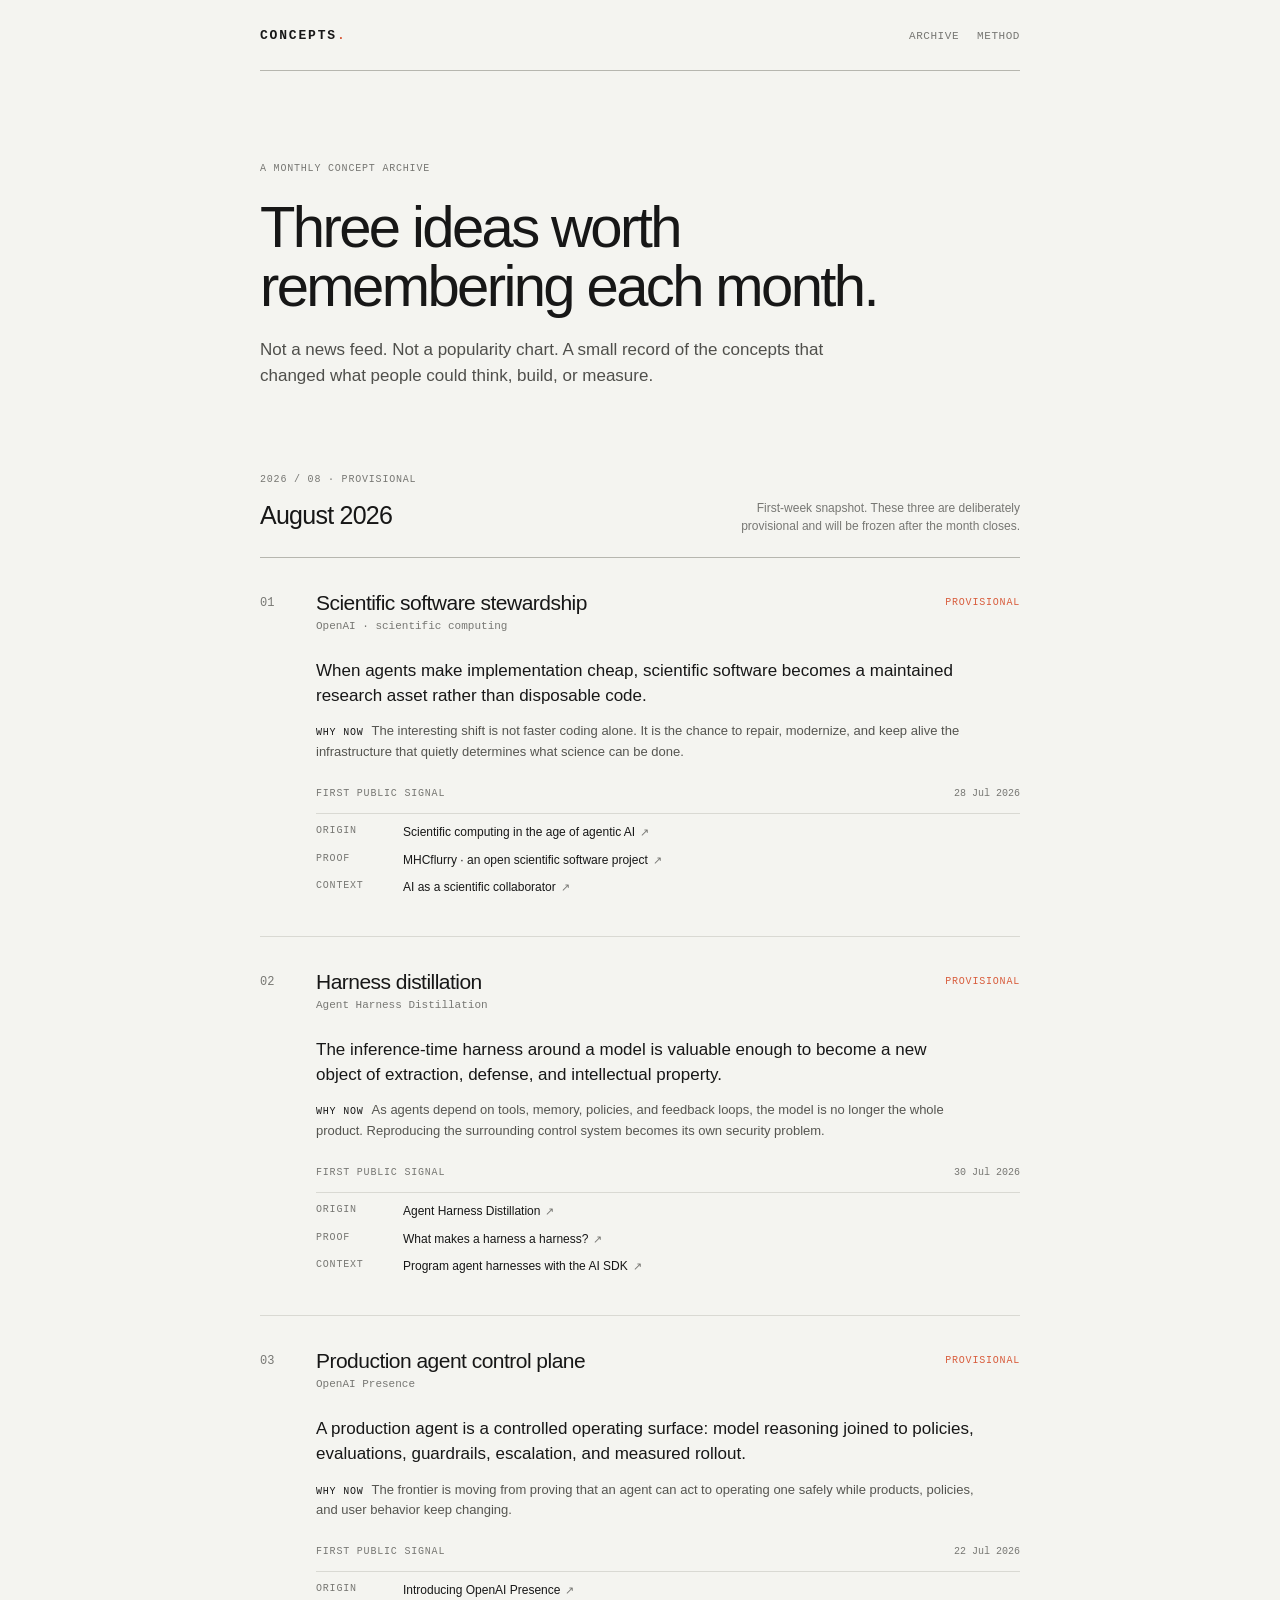
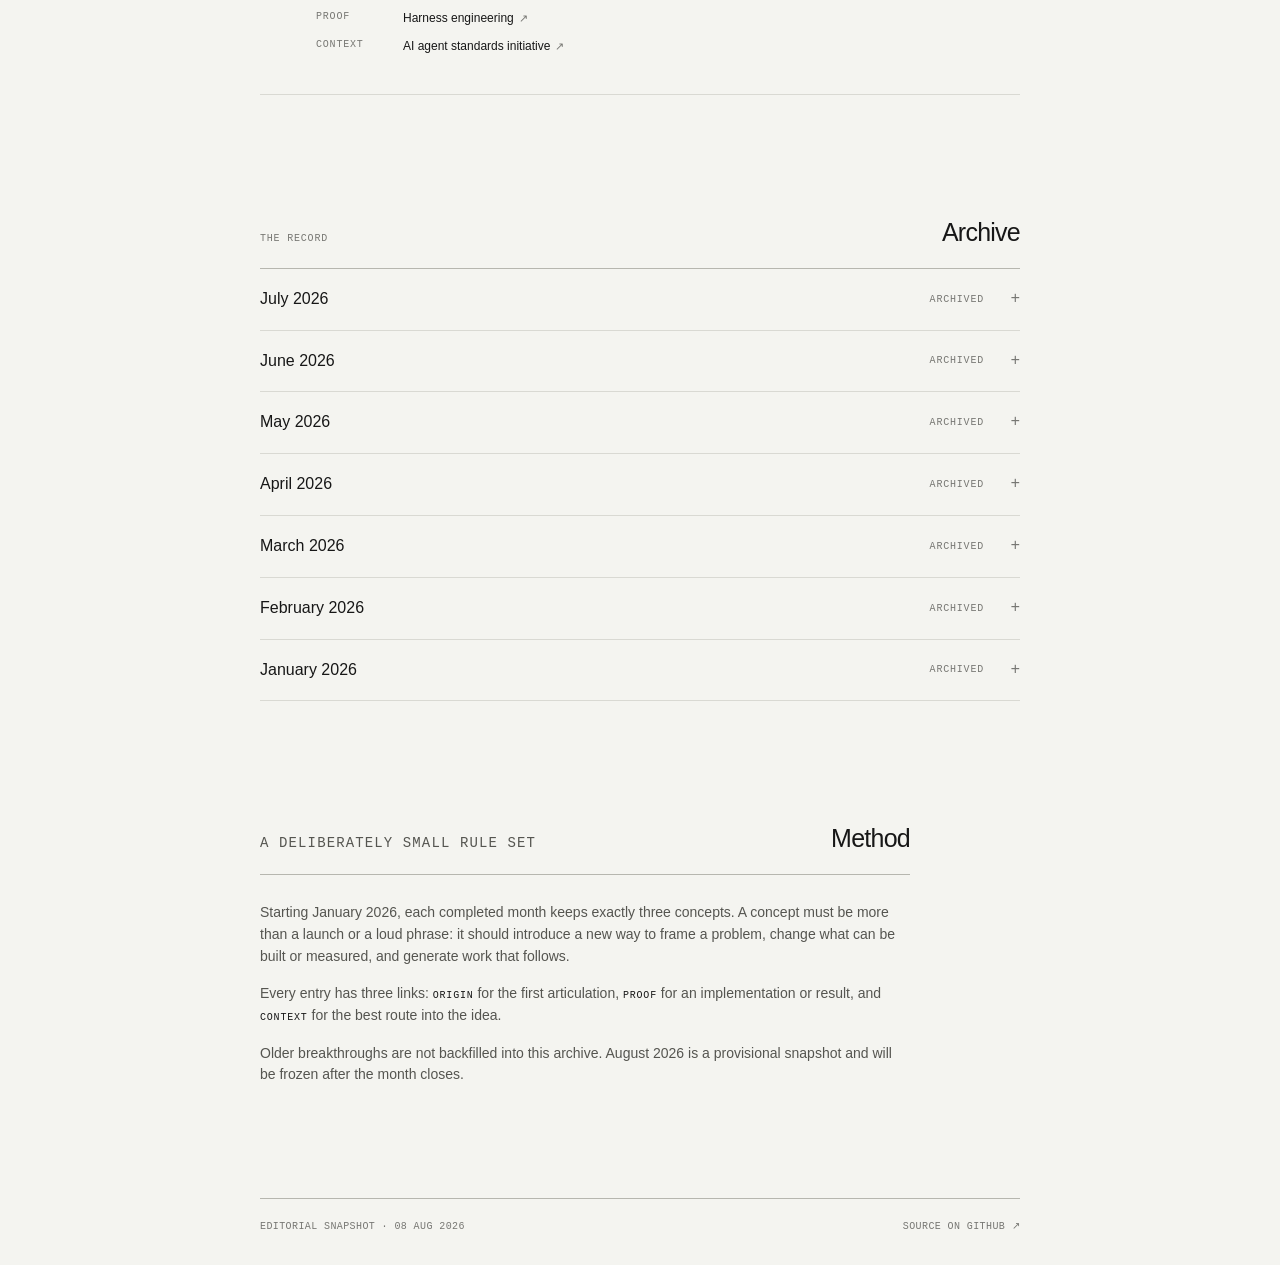
==== index.html @ 4ad67fe1 "feat: launch monthly concept archive" ====
<!doctype html>
<html lang="en">
  <head>
    <meta charset="utf-8">
    <meta name="viewport" content="width=device-width, initial-scale=1">
    <meta name="description" content="Three breakthrough concepts worth remembering each month, starting January 2026.">
    <title>CONCEPTS — three ideas worth remembering</title>
    <link rel="stylesheet" href="styles.css">
  </head>
  <body>
    <div class="shell">
      <header class="site-header">
        <a class="wordmark" href="/">CONCEPTS<span class="dot">.</span></a>
        <nav aria-label="Primary">
          <a href="#archive">Archive</a>
          <a href="#method">Method</a>
        </nav>
      </header>

      <main>
        <section class="intro" aria-labelledby="site-title">
          <p class="eyebrow">A monthly concept archive</p>
          <h1 id="site-title">Three ideas worth remembering each month.</h1>
          <p class="intro-copy">Not a news feed. Not a popularity chart. A small record of the concepts that changed what people could think, build, or measure.</p>
        </section>

        <section class="current" aria-label="Current month">
          <div id="current-month"></div>
        </section>

        <section class="archive-section" id="archive" aria-labelledby="archive-title">
          <div class="section-heading">
            <p class="eyebrow">The record</p>
            <h2 id="archive-title">Archive</h2>
          </div>
          <div id="archive-list"></div>
        </section>

        <section class="method" id="method" aria-labelledby="method-title">
          <div class="section-heading">
            <p class="eyebrow">A deliberately small rule set</p>
            <h2 id="method-title">Method</h2>
          </div>
          <p>Starting January 2026, each completed month keeps exactly three concepts. A concept must be more than a launch or a loud phrase: it should introduce a new way to frame a problem, change what can be built or measured, and generate work that follows.</p>
          <p>Every entry has three links: <span class="inline-label">Origin</span> for the first articulation, <span class="inline-label">Proof</span> for an implementation or result, and <span class="inline-label">Context</span> for the best route into the idea.</p>
          <p>Older breakthroughs are not backfilled into this archive. August 2026 is a provisional snapshot and will be frozen after the month closes.</p>
        </section>
      </main>

      <footer class="site-footer">
        <span id="last-updated">Editorial snapshot · 08 Aug 2026</span>
        <a href="https://github.com/demouo/monthly-concepts" target="_blank" rel="noreferrer">Source on GitHub ↗</a>
      </footer>
    </div>
    <noscript>
      <div class="noscript">This archive needs JavaScript to render its monthly index.</div>
    </noscript>
    <script src="content.js"></script>
    <script src="app.js"></script>
  </body>
</html>
---- styles.css ----
:root {
  --paper: #f4f4f0;
  --ink: #171717;
  --muted: #777773;
  --line: #d9d9d3;
  --line-dark: #b6b6af;
  --accent: #d85d3d;
  --max: 760px;
}

* {
  box-sizing: border-box;
}

html {
  scroll-behavior: smooth;
}

body {
  margin: 0;
  color: var(--ink);
  background: var(--paper);
  font-family: Inter, ui-sans-serif, -apple-system, BlinkMacSystemFont, "Segoe UI", sans-serif;
  font-size: 15px;
  line-height: 1.55;
  text-rendering: optimizeLegibility;
}

a {
  color: inherit;
  text-decoration-thickness: 1px;
  text-underline-offset: 3px;
}

a:hover,
a:focus-visible {
  color: var(--accent);
}

.shell {
  width: min(calc(100% - 40px), var(--max));
  margin: 0 auto;
}

.site-header {
  display: flex;
  align-items: baseline;
  justify-content: space-between;
  padding: 26px 0 24px;
  border-bottom: 1px solid var(--line-dark);
}

.wordmark {
  font-family: ui-monospace, SFMono-Regular, Menlo, Monaco, Consolas, monospace;
  font-size: 13px;
  font-weight: 700;
  letter-spacing: .14em;
  text-decoration: none;
}

.dot {
  color: var(--accent);
}

nav {
  display: flex;
  gap: 18px;
  color: var(--muted);
  font-family: ui-monospace, SFMono-Regular, Menlo, Monaco, Consolas, monospace;
  font-size: 11px;
  letter-spacing: .05em;
  text-transform: uppercase;
}

nav a {
  text-decoration: none;
}

.intro {
  padding: 90px 0 82px;
  max-width: 650px;
}

.eyebrow,
.source-role,
.concept-meta,
.month-state,
.status,
.inline-label {
  font-family: ui-monospace, SFMono-Regular, Menlo, Monaco, Consolas, monospace;
  font-size: 10px;
  letter-spacing: .08em;
  text-transform: uppercase;
}

.eyebrow {
  margin: 0 0 20px;
  color: var(--muted);
}

h1,
h2,
h3,
p {
  margin-top: 0;
}

h1 {
  max-width: 620px;
  margin-bottom: 22px;
  font-size: clamp(34px, 7vw, 58px);
  font-weight: 500;
  letter-spacing: -.045em;
  line-height: 1.02;
}

.intro-copy {
  max-width: 590px;
  margin-bottom: 0;
  color: #4f4f4b;
  font-size: 17px;
  line-height: 1.55;
}

.current {
  margin-bottom: 118px;
}

.month-heading,
.section-heading {
  display: flex;
  align-items: end;
  justify-content: space-between;
  gap: 24px;
  padding-bottom: 22px;
  border-bottom: 1px solid var(--line-dark);
}

.month-heading h2,
.section-heading h2 {
  margin-bottom: 0;
  font-size: 25px;
  font-weight: 500;
  letter-spacing: -.03em;
}

.month-heading .eyebrow {
  margin-bottom: 9px;
}

.month-note {
  max-width: 300px;
  margin: 0;
  color: var(--muted);
  font-size: 12px;
  line-height: 1.45;
  text-align: right;
}

.concept {
  padding: 32px 0 39px;
  border-bottom: 1px solid var(--line);
}

.concept-head {
  display: grid;
  grid-template-columns: 40px 1fr auto;
  align-items: start;
  gap: 16px;
}

.rank {
  padding-top: 4px;
  color: var(--muted);
  font-family: ui-monospace, SFMono-Regular, Menlo, Monaco, Consolas, monospace;
  font-size: 12px;
}

.concept h3 {
  margin-bottom: 3px;
  font-size: 21px;
  font-weight: 500;
  letter-spacing: -.025em;
  line-height: 1.2;
}

.contributor {
  margin-bottom: 0;
  color: var(--muted);
  font-family: ui-monospace, SFMono-Regular, Menlo, Monaco, Consolas, monospace;
  font-size: 11px;
}

.status {
  margin-top: 5px;
  color: var(--muted);
  white-space: nowrap;
}

.status-provisional {
  color: var(--accent);
}

.thesis {
  max-width: 660px;
  margin: 24px 0 13px 56px;
  font-size: 17px;
  line-height: 1.45;
}

.why {
  max-width: 660px;
  margin: 0 0 24px 56px;
  color: #555550;
  font-size: 13px;
  line-height: 1.55;
}

.why span {
  margin-right: 8px;
  color: var(--ink);
  font-family: ui-monospace, SFMono-Regular, Menlo, Monaco, Consolas, monospace;
  font-size: 10px;
  letter-spacing: .08em;
  text-transform: uppercase;
}

.concept-meta {
  display: flex;
  justify-content: space-between;
  gap: 20px;
  margin: 0 0 12px 56px;
  color: var(--muted);
}

.concept-meta time {
  letter-spacing: 0;
  text-transform: none;
}

.sources {
  margin: 0 0 0 56px;
  padding: 0;
  list-style: none;
  border-top: 1px solid var(--line);
}

.source {
  display: grid;
  grid-template-columns: 75px 1fr;
  gap: 12px;
  padding: 9px 0 0;
  font-size: 12px;
}

.source-role {
  color: var(--muted);
}

.source a {
  text-decoration: none;
}

.external {
  display: inline-block;
  margin-left: 5px;
  color: var(--muted);
  font-size: 11px;
}

.archive-section {
  margin-bottom: 118px;
}

.section-heading {
  align-items: baseline;
  padding-bottom: 16px;
}

.section-heading .eyebrow {
  margin-bottom: 0;
}

.month {
  border-bottom: 1px solid var(--line);
}

.month summary {
  display: grid;
  grid-template-columns: 1fr auto 22px;
  align-items: center;
  gap: 14px;
  padding: 18px 0;
  cursor: pointer;
  list-style: none;
}

.month summary::-webkit-details-marker {
  display: none;
}

.month-label {
  font-size: 16px;
}

.month-state {
  color: var(--muted);
}

.summary-mark {
  color: var(--muted);
  font-family: ui-monospace, SFMono-Regular, Menlo, Monaco, Consolas, monospace;
  font-size: 16px;
  text-align: right;
}

.month[open] .summary-mark {
  transform: rotate(45deg);
}

.month-body {
  padding-bottom: 14px;
}

.month-body > .month-note {
  display: none;
}

.method {
  max-width: 650px;
  margin-bottom: 112px;
}

.method .section-heading {
  margin-bottom: 27px;
}

.method p {
  margin-bottom: 16px;
  color: #555550;
  font-size: 14px;
}

.inline-label {
  color: var(--ink);
}

.site-footer {
  display: flex;
  justify-content: space-between;
  gap: 20px;
  padding: 20px 0 30px;
  border-top: 1px solid var(--line-dark);
  color: var(--muted);
  font-family: ui-monospace, SFMono-Regular, Menlo, Monaco, Consolas, monospace;
  font-size: 10px;
  letter-spacing: .04em;
  text-transform: uppercase;
}

.site-footer a {
  text-decoration: none;
}

.noscript {
  position: fixed;
  right: 16px;
  bottom: 16px;
  padding: 10px 12px;
  color: var(--paper);
  background: var(--ink);
  font-size: 12px;
}

@media (max-width: 620px) {
  .shell {
    width: min(calc(100% - 28px), var(--max));
  }

  .site-header {
    padding-top: 20px;
  }

  .intro {
    padding: 68px 0 64px;
  }

  .current,
  .archive-section {
    margin-bottom: 80px;
  }

  .month-heading,
  .section-heading {
    display: block;
  }

  .month-heading .month-note {
    max-width: none;
    margin-top: 14px;
    text-align: left;
  }

  .concept-head {
    grid-template-columns: 30px 1fr;
  }

  .status {
    grid-column: 2;
    margin-top: -11px;
  }

  .thesis,
  .why,
  .concept-meta,
  .sources {
    margin-left: 46px;
  }

  .source {
    grid-template-columns: 64px 1fr;
  }

  .site-footer {
    display: block;
  }

  .site-footer a {
    display: block;
    margin-top: 8px;
  }
}
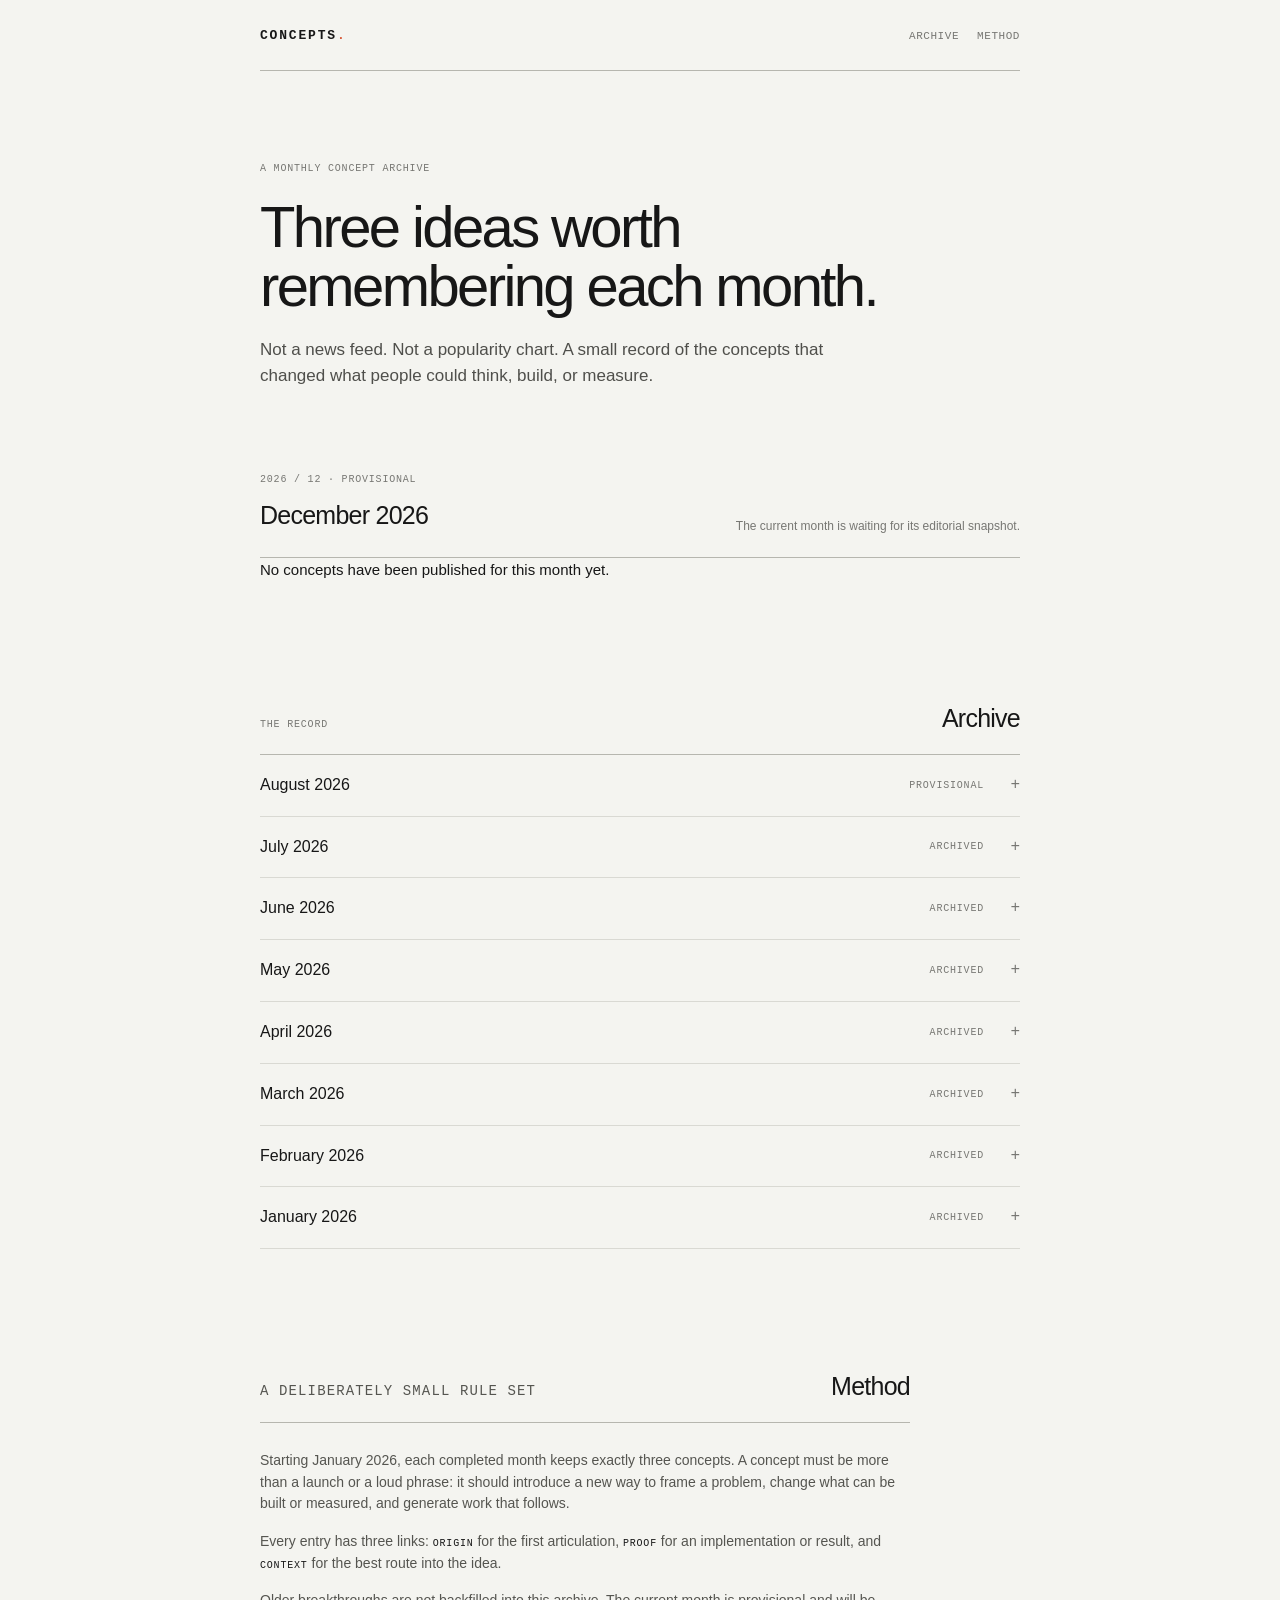
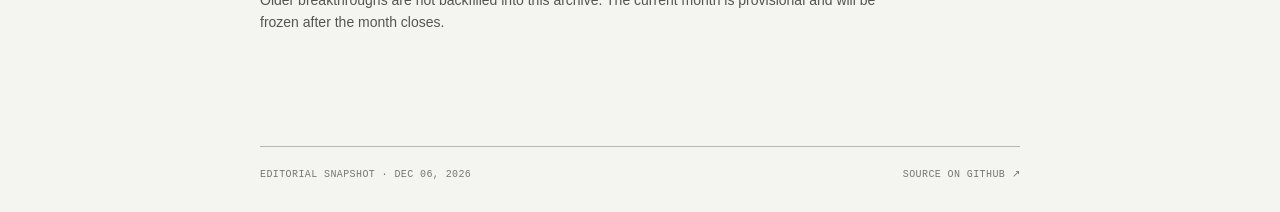
==== commit 0ec14c16: "feat: make monthly view time aware" ====
--- a/index.html
+++ b/index.html
@@ -43,12 +43,12 @@
           </div>
           <p>Starting January 2026, each completed month keeps exactly three concepts. A concept must be more than a launch or a loud phrase: it should introduce a new way to frame a problem, change what can be built or measured, and generate work that follows.</p>
           <p>Every entry has three links: <span class="inline-label">Origin</span> for the first articulation, <span class="inline-label">Proof</span> for an implementation or result, and <span class="inline-label">Context</span> for the best route into the idea.</p>
-          <p>Older breakthroughs are not backfilled into this archive. August 2026 is a provisional snapshot and will be frozen after the month closes.</p>
+          <p>Older breakthroughs are not backfilled into this archive. The current month is provisional and will be frozen after the month closes.</p>
         </section>
       </main>
 
       <footer class="site-footer">
-        <span id="last-updated">Editorial snapshot · 08 Aug 2026</span>
+        <span id="last-updated">Editorial snapshot</span>
         <a href="https://github.com/demouo/monthly-concepts" target="_blank" rel="noreferrer">Source on GitHub ↗</a>
       </footer>
     </div>
@@ -59,4 +59,3 @@
     <script src="app.js"></script>
   </body>
 </html>
-
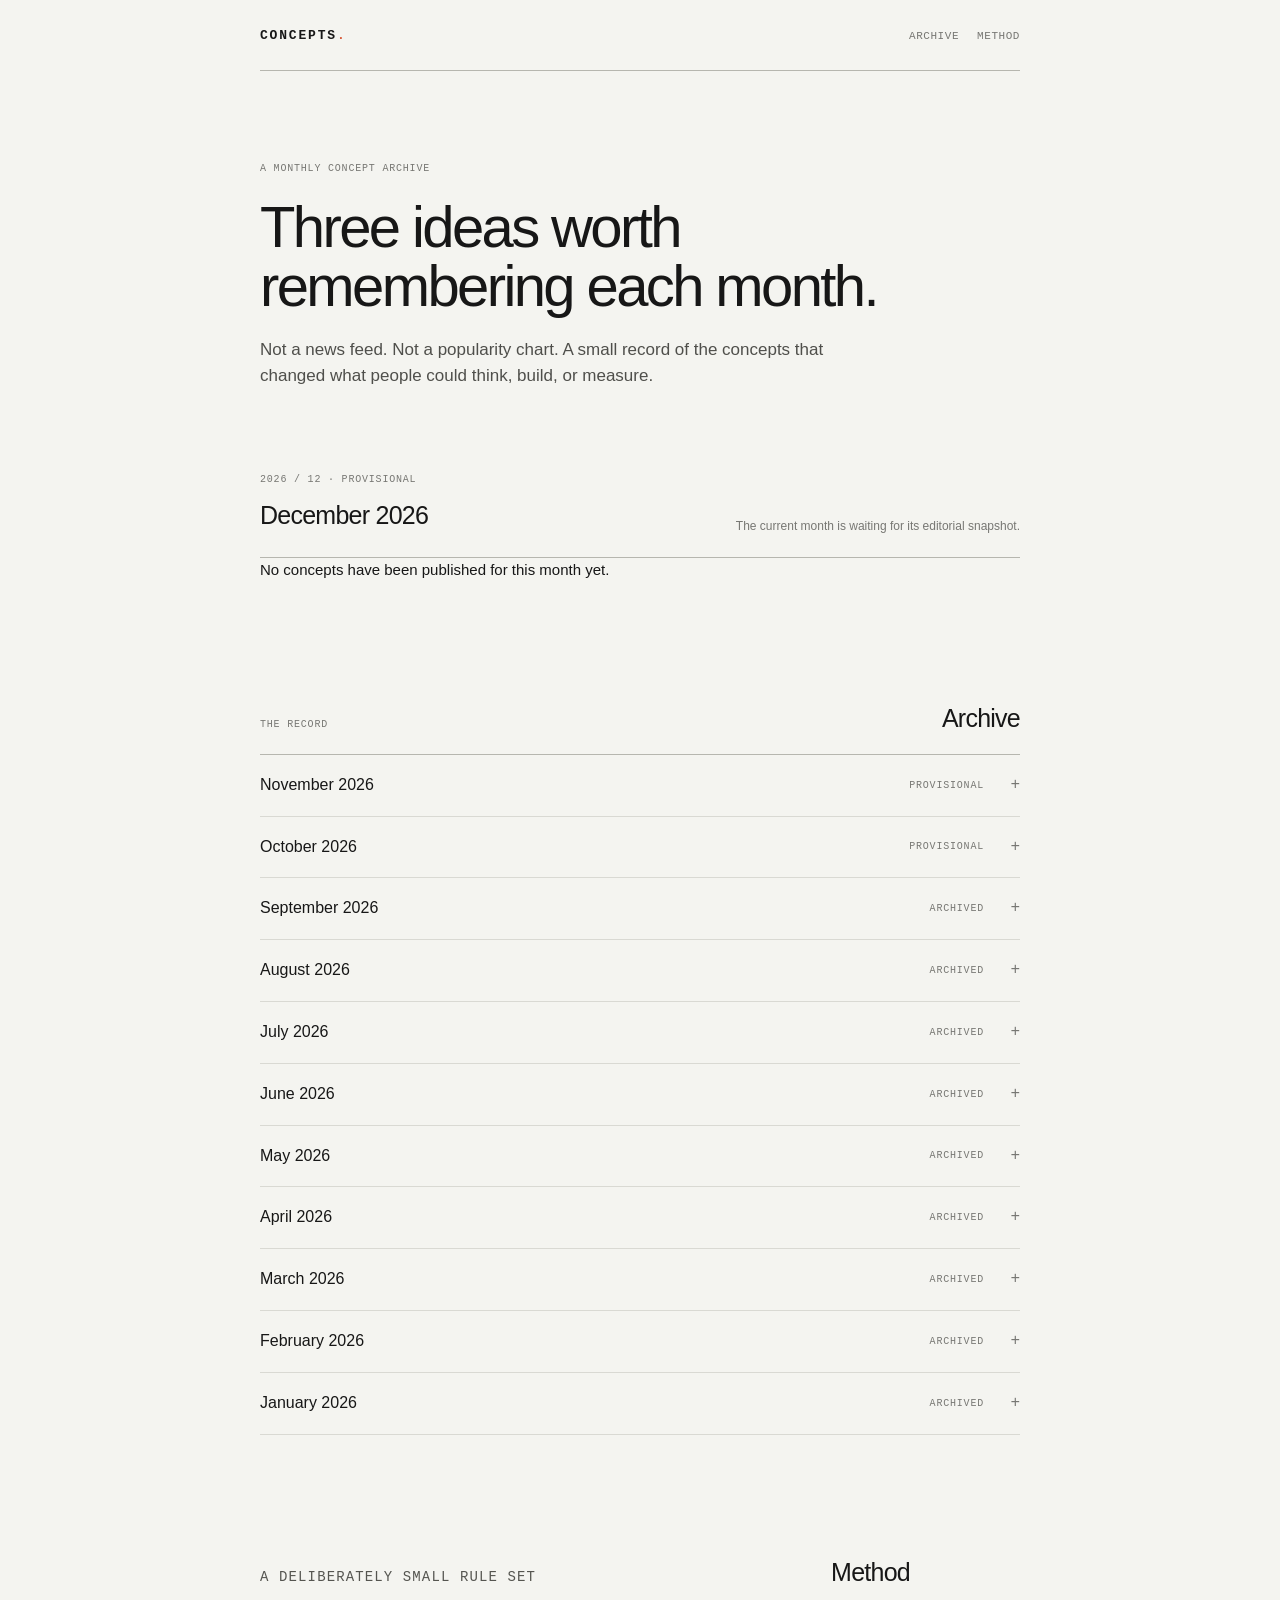
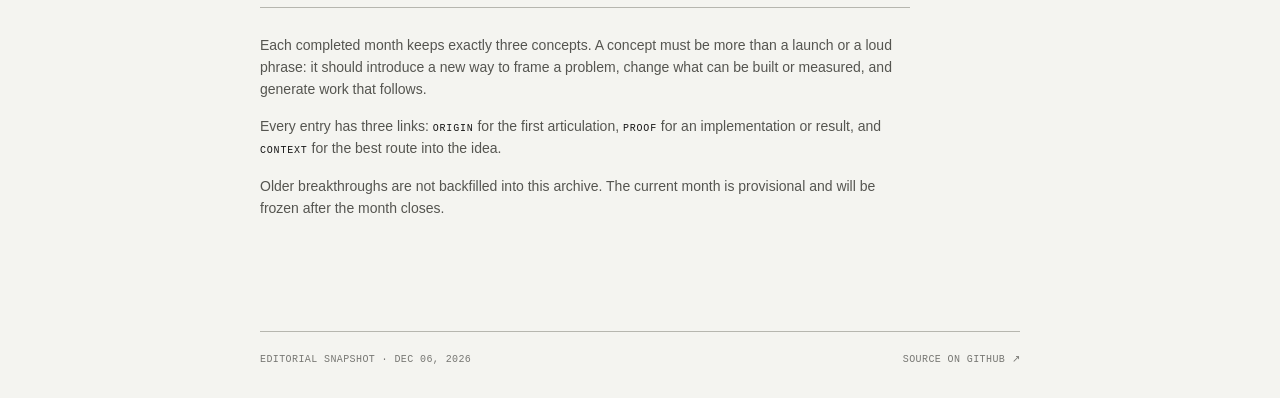
==== commit 5dc38492: "Generalize archive window wording" ====
--- a/index.html
+++ b/index.html
@@ -3,7 +3,7 @@
   <head>
     <meta charset="utf-8">
     <meta name="viewport" content="width=device-width, initial-scale=1">
-    <meta name="description" content="Three breakthrough concepts worth remembering each month, starting January 2026.">
+    <meta name="description" content="Three breakthrough concepts worth remembering each month.">
     <title>CONCEPTS — three ideas worth remembering</title>
     <link rel="stylesheet" href="styles.css">
   </head>
@@ -41,7 +41,7 @@
             <p class="eyebrow">A deliberately small rule set</p>
             <h2 id="method-title">Method</h2>
           </div>
-          <p>Starting January 2026, each completed month keeps exactly three concepts. A concept must be more than a launch or a loud phrase: it should introduce a new way to frame a problem, change what can be built or measured, and generate work that follows.</p>
+          <p>Each completed month keeps exactly three concepts. A concept must be more than a launch or a loud phrase: it should introduce a new way to frame a problem, change what can be built or measured, and generate work that follows.</p>
           <p>Every entry has three links: <span class="inline-label">Origin</span> for the first articulation, <span class="inline-label">Proof</span> for an implementation or result, and <span class="inline-label">Context</span> for the best route into the idea.</p>
           <p>Older breakthroughs are not backfilled into this archive. The current month is provisional and will be frozen after the month closes.</p>
         </section>
